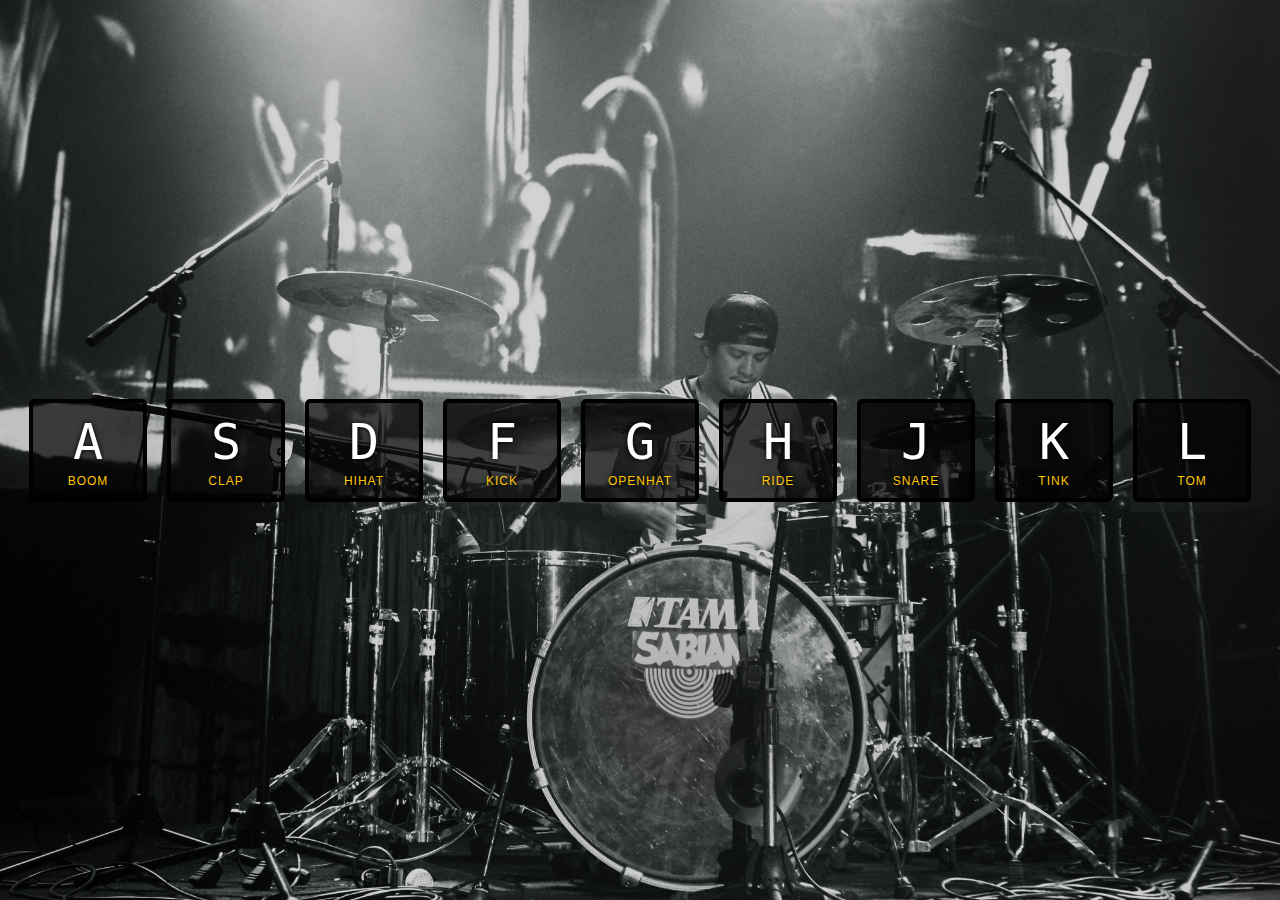
==== 01_drum_kit/index.html @ c6dd5007 "finished lesson 1" ====
<!DOCTYPE html>
<head>
    <link rel="stylesheet" href="style.css">
</head>
<body>
    <div class="keys">
        <div data-key="65" class="key">
            <kbd>A</kbd>
            <span class="sound">boom</span>
        </div>
        <div data-key="83" class="key">
            <kbd>S</kbd>
            <span class="sound">clap</span>
        </div>
        <div data-key="68" class="key">
            <kbd>D</kbd>
            <span class="sound">hihat</span>
        </div>
        <div data-key="70" class="key">
            <kbd>F</kbd>
            <span class="sound">kick</span>
        </div>
        <div data-key="71" class="key">
            <kbd>G</kbd>
            <span class="sound">openhat</span>
        </div>
        <div data-key="72" class="key">
            <kbd>H</kbd>
            <span class="sound">ride</span>
        </div>
        <div data-key="74" class="key">
            <kbd>J</kbd>
            <span class="sound">snare</span>
        </div>
        <div data-key="75" class="key">
            <kbd>K</kbd>
            <span class="sound">tink</span>
        </div>
        <div data-key="76" class="key">
            <kbd>L</kbd>
            <span class="sound">tom</span>
        </div>
    </div>
    <audio data-key="65" src="sounds/boom.wav"></audio>
    <audio data-key="83" src="sounds/clap.wav"></audio>
    <audio data-key="68" src="sounds/hihat.wav"></audio>
    <audio data-key="70" src="sounds/kick.wav"></audio>
    <audio data-key="71" src="sounds/openhat.wav"></audio>
    <audio data-key="72" src="sounds/ride.wav"></audio>
    <audio data-key="74" src="sounds/snare.wav"></audio>
    <audio data-key="75" src="sounds/tink.wav"></audio>
    <audio data-key="76" src="sounds/tom.wav"></audio>
</body>
<footer>
    <script src="index.js" type="text/javascript"></script>
</footer>
---- 01_drum_kit/style.css ----
html {
    font-size: 10px;
    background: url(fathoni-hidayah-250114-unsplash.jpg) bottom center;
    background-size: cover;
}

body, html {
    margin: 0;
    padding: 0;
    font-family: sans-serif;
}

.keys {
    display: flex;
    flex: 1;
    min-height: 100vh;
    align-items: center;
    justify-content: center;
}

.key {
    border: 4px solid black;
    border-radius: 5px;
    margin: 1rem;
    font-size: 1.5rem;
    padding: 1rem 0.5rem;
    transition: all 0.07s;
    width: 100px;
    text-align: center;
    color: white;
    background: rgba(0,0,0,0.7);
    text-shadow: 0 0 5px black;
}

.playing {
    transform: scale(1.1);
    border-color: yellow;
    box-shadow: 0 0 10px yellow;
}

kbd {
    display: block;
    font-size: 5rem;
}

.sound {
    font-size: 1.2rem;
    text-transform: uppercase;
    letter-spacing: .1rem;
    color: #ffc600;
}
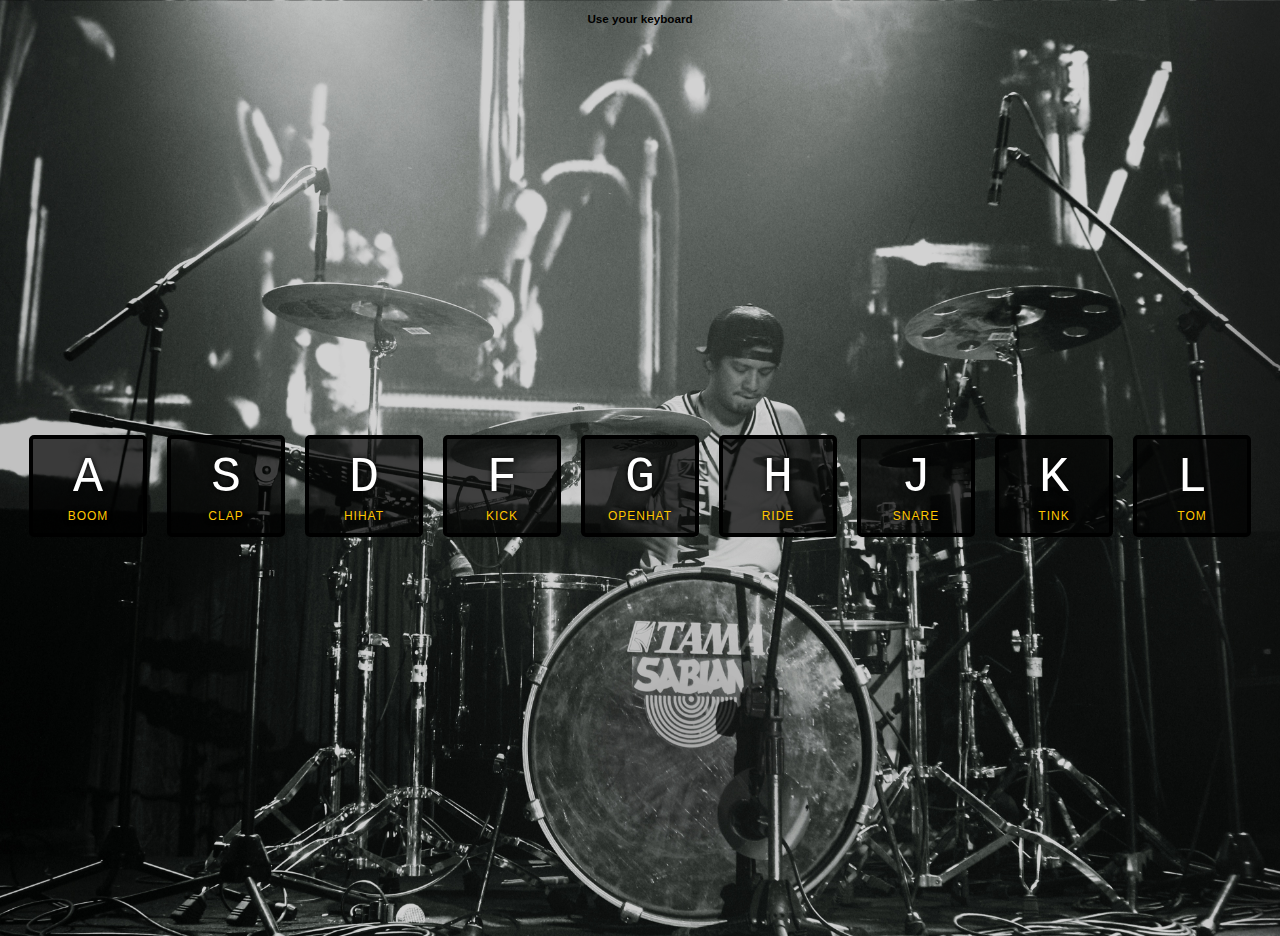
==== commit 2867bf13: "use smaller repeatable background and add headlines to the html files" ====
--- a/01_drum_kit/index.html
+++ b/01_drum_kit/index.html
@@ -3,6 +3,7 @@
     <link rel="stylesheet" href="style.css">
 </head>
 <body>
+    <h3>Use your keyboard</h3>
     <div class="keys">
         <div data-key="65" class="key">
             <kbd>A</kbd>
--- a/01_drum_kit/style.css
+++ b/01_drum_kit/style.css
@@ -48,4 +48,8 @@
     text-transform: uppercase;
     letter-spacing: .1rem;
     color: #ffc600;
+}
+
+h3 {
+    text-align: center;
 }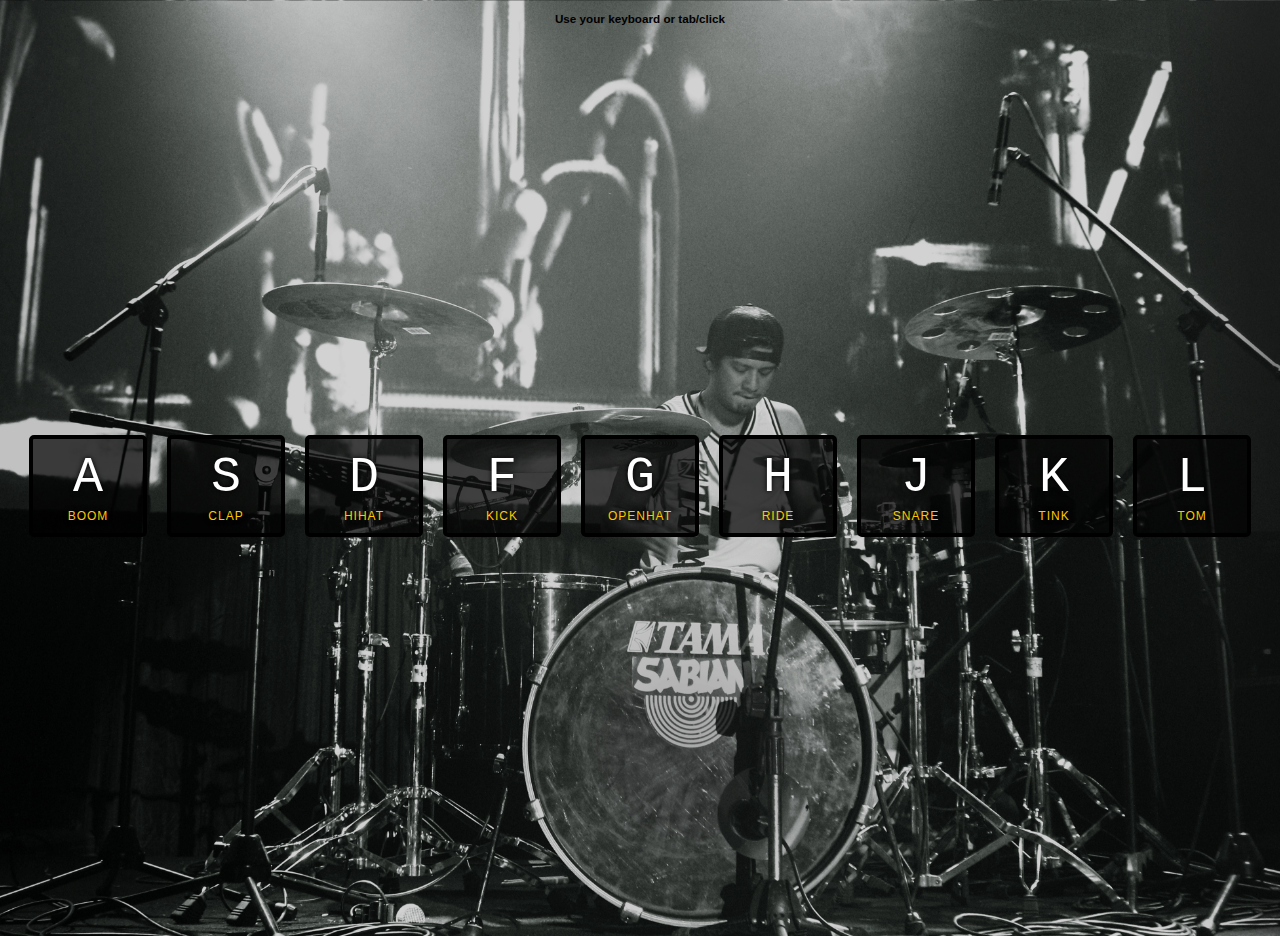
==== commit 231f2348: "support tabs and clicks on the keys" ====
--- a/01_drum_kit/index.html
+++ b/01_drum_kit/index.html
@@ -3,54 +3,56 @@
     <link rel="stylesheet" href="style.css">
 </head>
 <body>
-    <h3>Use your keyboard</h3>
+    <h3>Use your keyboard or tab/click</h3>
     <div class="keys">
-        <div data-key="65" class="key">
+        <div data-key="65" class="key" onclick="onClick(this)">
             <kbd>A</kbd>
             <span class="sound">boom</span>
         </div>
-        <div data-key="83" class="key">
+        <div data-key="83" class="key" onclick="onClick(this)">
             <kbd>S</kbd>
             <span class="sound">clap</span>
         </div>
-        <div data-key="68" class="key">
+        <div data-key="68" class="key" onclick="onClick(this)">
             <kbd>D</kbd>
             <span class="sound">hihat</span>
         </div>
-        <div data-key="70" class="key">
+        <div data-key="70" class="key" onclick="onClick(this)">
             <kbd>F</kbd>
             <span class="sound">kick</span>
         </div>
-        <div data-key="71" class="key">
+        <div data-key="71" class="key" onclick="onClick(this)">
             <kbd>G</kbd>
             <span class="sound">openhat</span>
         </div>
-        <div data-key="72" class="key">
+        <div data-key="72" class="key" onclick="onClick(this)">
             <kbd>H</kbd>
             <span class="sound">ride</span>
         </div>
-        <div data-key="74" class="key">
+        <div data-key="74" class="key" onclick="onClick(this)">
             <kbd>J</kbd>
             <span class="sound">snare</span>
         </div>
-        <div data-key="75" class="key">
+        <div data-key="75" class="key" onclick="onClick(this)">
             <kbd>K</kbd>
             <span class="sound">tink</span>
         </div>
-        <div data-key="76" class="key">
+        <div data-key="76" class="key" onclick="onClick(this)">
             <kbd>L</kbd>
             <span class="sound">tom</span>
         </div>
     </div>
-    <audio data-key="65" src="sounds/boom.wav"></audio>
-    <audio data-key="83" src="sounds/clap.wav"></audio>
-    <audio data-key="68" src="sounds/hihat.wav"></audio>
-    <audio data-key="70" src="sounds/kick.wav"></audio>
-    <audio data-key="71" src="sounds/openhat.wav"></audio>
-    <audio data-key="72" src="sounds/ride.wav"></audio>
-    <audio data-key="74" src="sounds/snare.wav"></audio>
-    <audio data-key="75" src="sounds/tink.wav"></audio>
-    <audio data-key="76" src="sounds/tom.wav"></audio>
+    <audio data-key="65" src="sounds/boom.wav" preload="auto">
+        Your browser does not support the audio element.
+    </audio>
+    <audio data-key="83" src="sounds/clap.wav" preload="auto"></audio>
+    <audio data-key="68" src="sounds/hihat.wav" preload="auto"></audio>
+    <audio data-key="70" src="sounds/kick.wav" preload="auto"></audio>
+    <audio data-key="71" src="sounds/openhat.wav" preload="auto"></audio>
+    <audio data-key="72" src="sounds/ride.wav" preload="auto"></audio>
+    <audio data-key="74" src="sounds/snare.wav" preload="auto"></audio>
+    <audio data-key="75" src="sounds/tink.wav" preload="auto"></audio>
+    <audio data-key="76" src="sounds/tom.wav" preload="auto"></audio>
 </body>
 <footer>
     <script src="index.js" type="text/javascript"></script>
